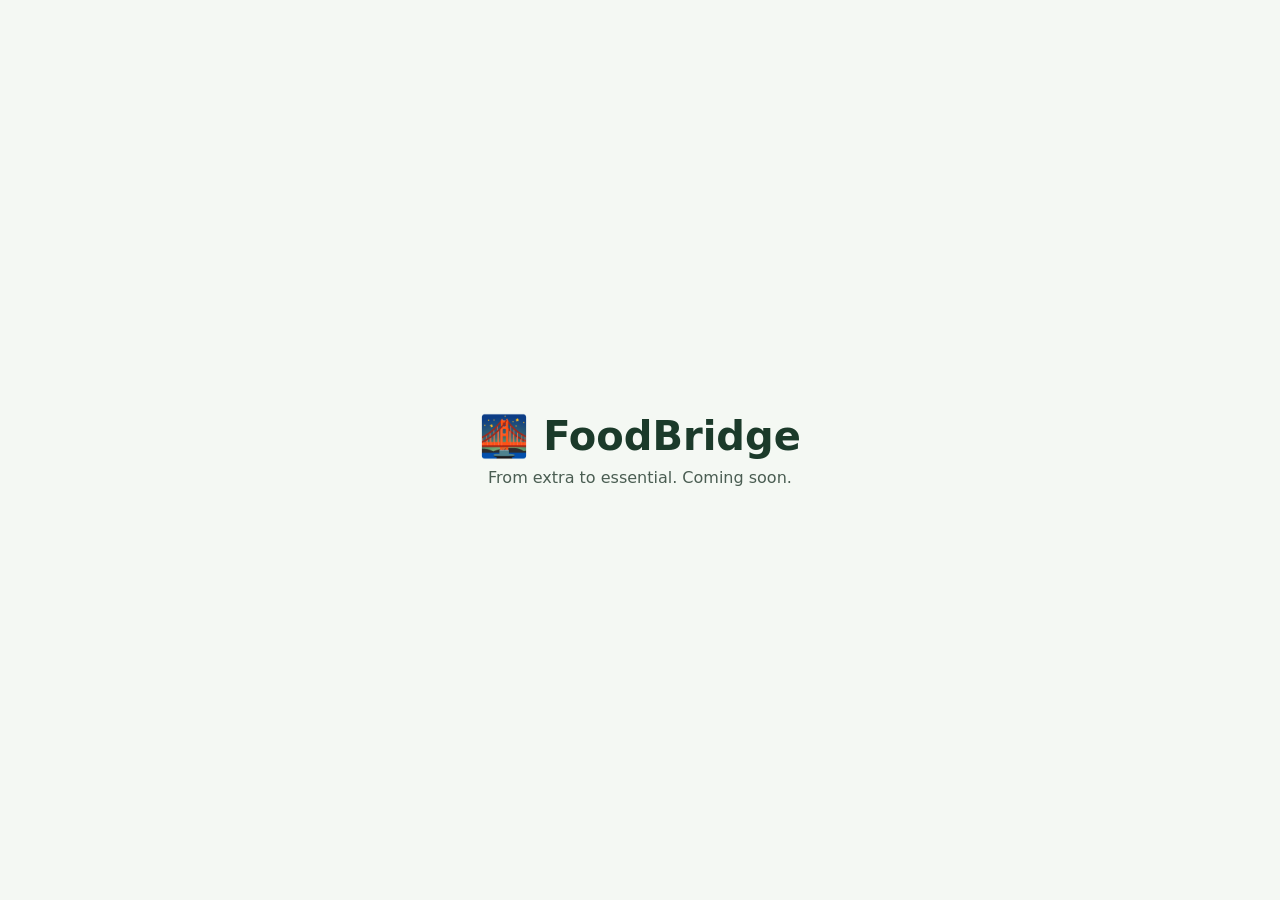
==== frontend/index.html @ cb5eb5b8 "feat(frontend): add placeholder landing page for S3 hosting test" ====
<!DOCTYPE html>
<html lang="en">
<head>
  <meta charset="UTF-8" />
  <meta name="viewport" content="width=device-width, initial-scale=1" />
  <title>FoodBridge</title>
  <style>
    body { margin: 0; min-height: 100vh; display: grid; place-items: center;
           font-family: system-ui, sans-serif; background: #F4F8F3; color: #1B3A2A; text-align: center; }
    h1 { font-size: 2.5rem; margin: 0 0 .5rem; }
    p  { margin: 0; color: #4A5D52; }
  </style>
</head>
<body>
  <main>
    <h1>🌉 FoodBridge</h1>
    <p>From extra to essential. Coming soon.</p>
  </main>
</body>
</html>
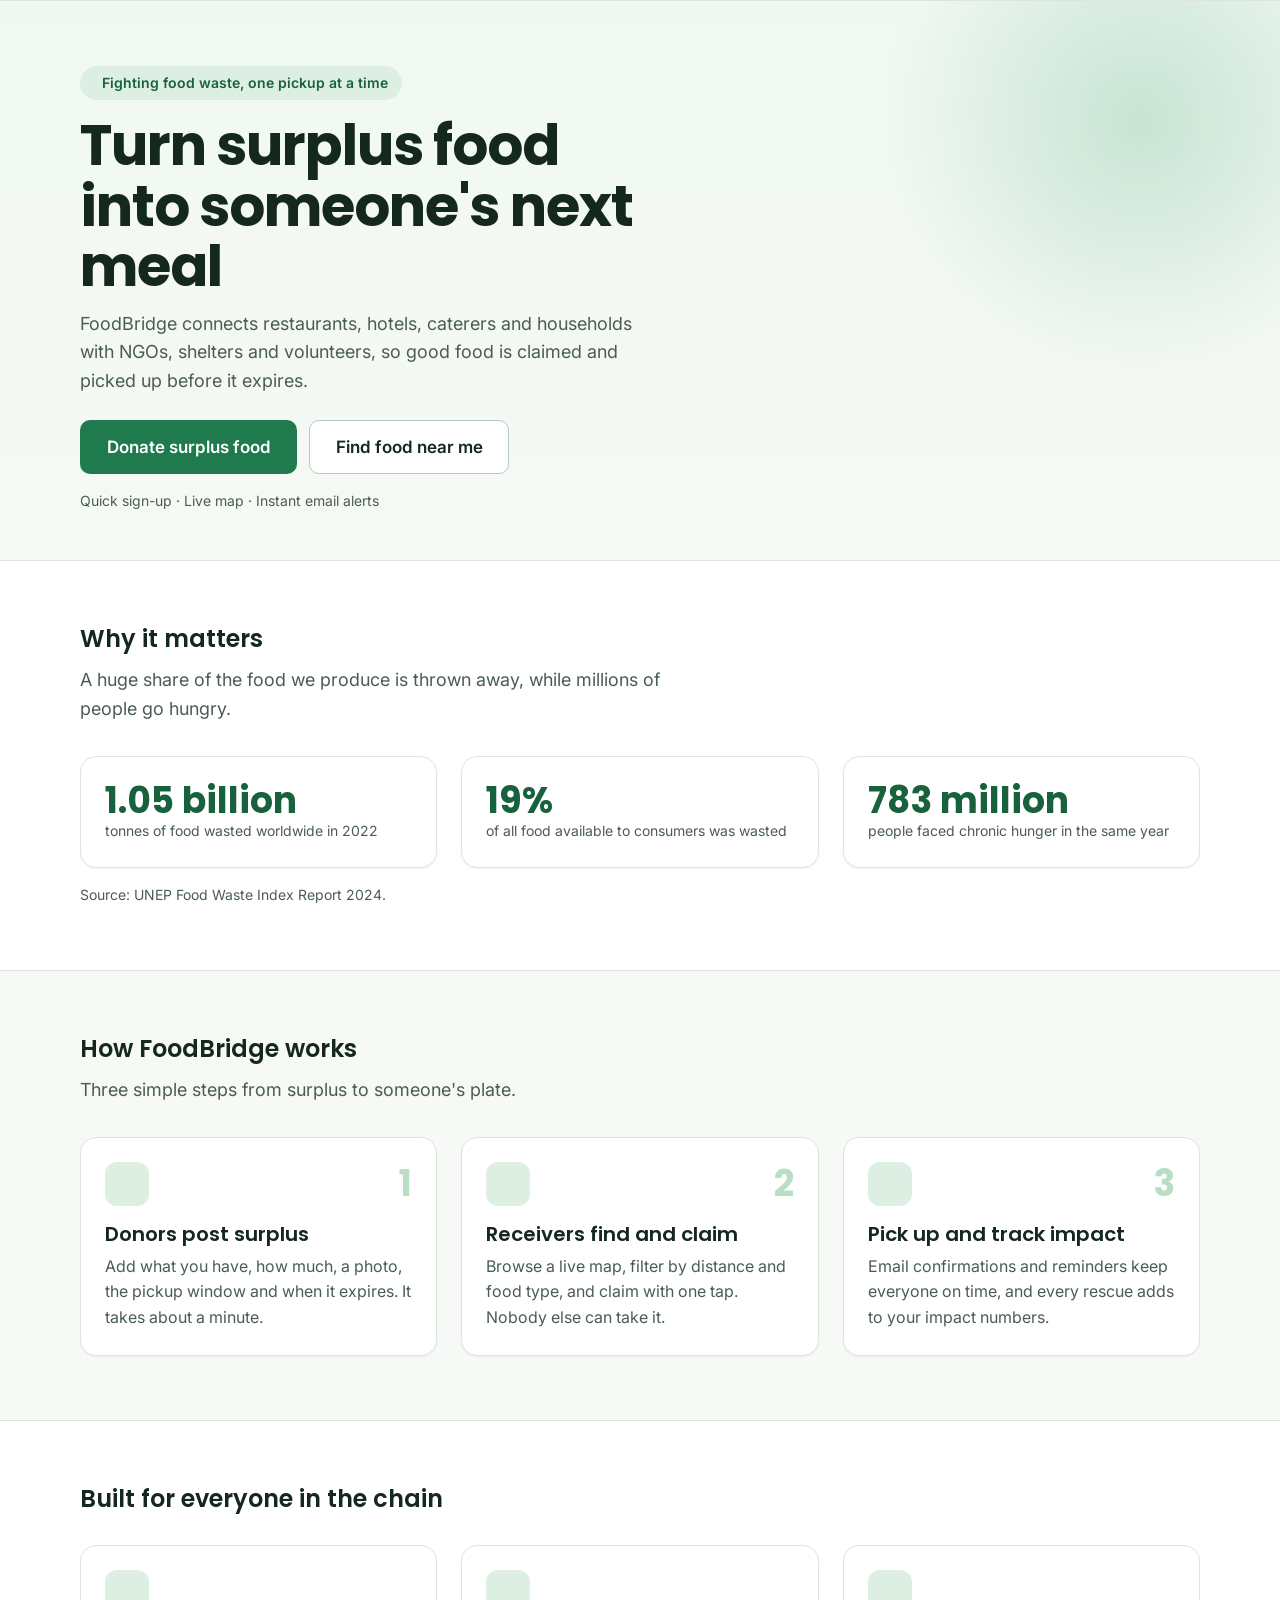
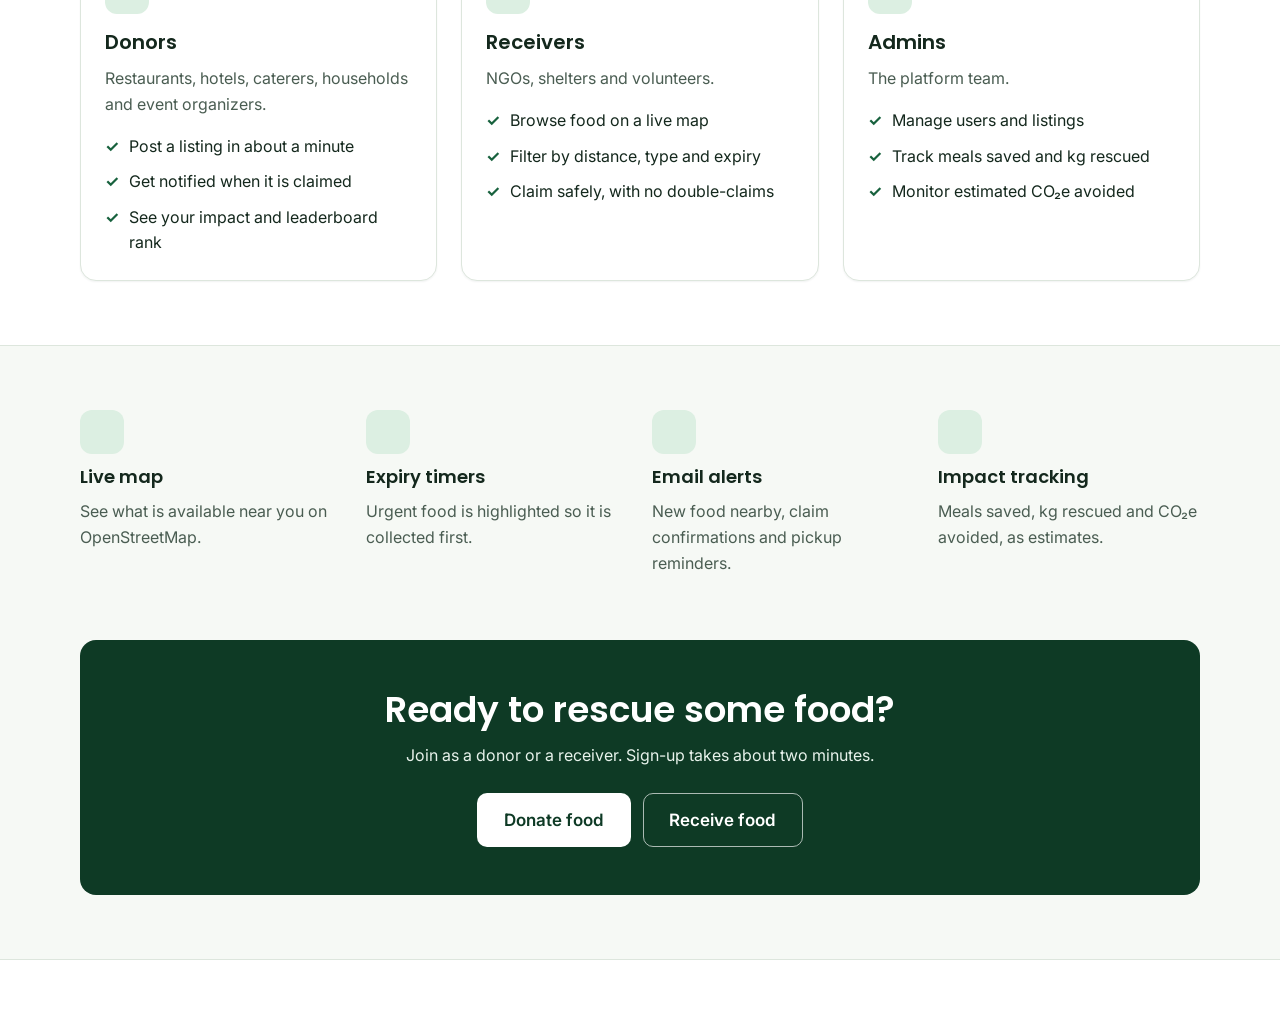
==== commit 38a48910: "feat(landing): add hero landing page with CTA, sourced stats, how it works and roles" ====
--- a/frontend/index.html
+++ b/frontend/index.html
@@ -3,18 +3,103 @@
 <head>
   <meta charset="UTF-8" />
   <meta name="viewport" content="width=device-width, initial-scale=1" />
-  <title>FoodBridge</title>
-  <style>
-    body { margin: 0; min-height: 100vh; display: grid; place-items: center;
-           font-family: system-ui, sans-serif; background: #F4F8F3; color: #1B3A2A; text-align: center; }
-    h1 { font-size: 2.5rem; margin: 0 0 .5rem; }
-    p  { margin: 0; color: #4A5D52; }
-  </style>
+  <title>FoodBridge | Turn surplus food into someone's next meal</title>
+  <meta name="description" content="FoodBridge connects restaurants, hotels, caterers and households with NGOs and volunteers so surplus food is claimed and picked up before it expires." />
+  <meta name="theme-color" content="#1F7A4D" />
+  <link rel="icon" href="data:image/svg+xml,<svg xmlns=%22http://www.w3.org/2000/svg%22 viewBox=%220 0 100 100%22><text y=%22.9em%22 font-size=%2290%22>🌉</text></svg>" />
+  <link rel="preconnect" href="https://fonts.googleapis.com" />
+  <link rel="preconnect" href="https://fonts.gstatic.com" crossorigin />
+  <link rel="stylesheet" href="https://fonts.googleapis.com/css2?family=Inter:wght@400;500;600&family=Poppins:wght@600;700&display=swap" />
+  <link rel="stylesheet" href="css/tokens.css" />
+  <link rel="stylesheet" href="css/base.css" />
+  <link rel="stylesheet" href="css/components.css" />
+  <link rel="stylesheet" href="css/pages.css" />
 </head>
 <body>
-  <main>
-    <h1>🌉 FoodBridge</h1>
-    <p>From extra to essential. Coming soon.</p>
+  <header class="site-header" id="site-header"></header>
+  <noscript><p class="container" style="padding:1rem">FoodBridge needs JavaScript to run. Please enable it.</p></noscript>
+
+  <main id="main">
+    <section class="hero">
+      <div class="container hero__inner">
+        <div>
+          <span class="hero__eyebrow"><span data-icon="leaf" data-size="16"></span>Fighting food waste, one pickup at a time</span>
+          <h1>Turn surplus food into someone's next meal</h1>
+          <p class="hero__lead">FoodBridge connects restaurants, hotels, caterers and households with NGOs, shelters and volunteers, so good food is claimed and picked up before it expires.</p>
+          <div class="hero__actions" id="hero-actions">
+            <a class="btn btn-primary btn-lg" href="signup.html?role=donor">Donate surplus food</a>
+            <a class="btn btn-secondary btn-lg" href="signup.html?role=receiver">Find food near me</a>
+          </div>
+          <p class="hero-points">Quick sign-up &middot; Live map &middot; Instant email alerts</p>
+        </div>
+        <div class="hero-visual" id="hero-visual" aria-hidden="true" inert></div>
+      </div>
+    </section>
+
+    <section class="section reveal" style="background:var(--surface);border-block:1px solid var(--border)">
+      <div class="container">
+        <div class="section-head">
+          <h2>Why it matters</h2>
+          <p>A huge share of the food we produce is thrown away, while millions of people go hungry.</p>
+        </div>
+        <div class="grid grid-cards">
+          <div class="card stat"><div class="stat__value">1.05 billion</div><div class="stat__label">tonnes of food wasted worldwide in 2022</div></div>
+          <div class="card stat"><div class="stat__value">19%</div><div class="stat__label">of all food available to consumers was wasted</div></div>
+          <div class="card stat"><div class="stat__value">783 million</div><div class="stat__label">people faced chronic hunger in the same year</div></div>
+        </div>
+        <p class="text-sm text-muted" style="margin:var(--space-4) 0 0">Source: UNEP Food Waste Index Report 2024.</p>
+      </div>
+    </section>
+
+    <section class="section" id="how">
+      <div class="container">
+        <div class="section-head reveal">
+          <h2>How FoodBridge works</h2>
+          <p>Three simple steps from surplus to someone's plate.</p>
+        </div>
+        <div class="steps">
+          <article class="card step reveal"><div class="step__top"><div class="icon-tile"><span data-icon="plus" data-size="22"></span></div><span class="step__num">1</span></div><h3>Donors post surplus</h3><p>Add what you have, how much, a photo, the pickup window and when it expires. It takes about a minute.</p></article>
+          <article class="card step reveal"><div class="step__top"><div class="icon-tile"><span data-icon="search" data-size="22"></span></div><span class="step__num">2</span></div><h3>Receivers find and claim</h3><p>Browse a live map, filter by distance and food type, and claim with one tap. Nobody else can take it.</p></article>
+          <article class="card step reveal"><div class="step__top"><div class="icon-tile"><span data-icon="check" data-size="22"></span></div><span class="step__num">3</span></div><h3>Pick up and track impact</h3><p>Email confirmations and reminders keep everyone on time, and every rescue adds to your impact numbers.</p></article>
+        </div>
+      </div>
+    </section>
+
+    <section class="section" style="background:var(--surface);border-block:1px solid var(--border)">
+      <div class="container">
+        <div class="section-head reveal"><h2>Built for everyone in the chain</h2></div>
+        <div class="grid grid-cards">
+          <article class="card card-pad reveal"><div class="icon-tile"><span data-icon="package" data-size="22"></span></div><h3 style="margin-top:var(--space-4)">Donors</h3><p class="text-muted" style="margin:0">Restaurants, hotels, caterers, households and event organizers.</p><ul class="checklist"><li>Post a listing in about a minute</li><li>Get notified when it is claimed</li><li>See your impact and leaderboard rank</li></ul></article>
+          <article class="card card-pad reveal"><div class="icon-tile"><span data-icon="heart" data-size="22"></span></div><h3 style="margin-top:var(--space-4)">Receivers</h3><p class="text-muted" style="margin:0">NGOs, shelters and volunteers.</p><ul class="checklist"><li>Browse food on a live map</li><li>Filter by distance, type and expiry</li><li>Claim safely, with no double-claims</li></ul></article>
+          <article class="card card-pad reveal"><div class="icon-tile"><span data-icon="chart" data-size="22"></span></div><h3 style="margin-top:var(--space-4)">Admins</h3><p class="text-muted" style="margin:0">The platform team.</p><ul class="checklist"><li>Manage users and listings</li><li>Track meals saved and kg rescued</li><li>Monitor estimated CO₂e avoided</li></ul></article>
+        </div>
+      </div>
+    </section>
+
+    <section class="section">
+      <div class="container features">
+        <div class="feature reveal"><div class="icon-tile"><span data-icon="pin" data-size="22"></span></div><h3>Live map</h3><p>See what is available near you on OpenStreetMap.</p></div>
+        <div class="feature reveal"><div class="icon-tile"><span data-icon="clock" data-size="22"></span></div><h3>Expiry timers</h3><p>Urgent food is highlighted so it is collected first.</p></div>
+        <div class="feature reveal"><div class="icon-tile"><span data-icon="inbox" data-size="22"></span></div><h3>Email alerts</h3><p>New food nearby, claim confirmations and pickup reminders.</p></div>
+        <div class="feature reveal"><div class="icon-tile"><span data-icon="chart" data-size="22"></span></div><h3>Impact tracking</h3><p>Meals saved, kg rescued and CO₂e avoided, as estimates.</p></div>
+      </div>
+    </section>
+
+    <section class="section" style="padding-top:0">
+      <div class="container">
+        <div class="cta-band reveal">
+          <h2>Ready to rescue some food?</h2>
+          <p>Join as a donor or a receiver. Sign-up takes about two minutes.</p>
+          <div class="cluster" id="cta-actions">
+            <a class="btn btn-light btn-lg" href="signup.html?role=donor">Donate food</a>
+            <a class="btn btn-outline-light btn-lg" href="signup.html?role=receiver">Receive food</a>
+          </div>
+        </div>
+      </div>
+    </section>
   </main>
+
+  <footer class="site-footer" id="site-footer"></footer>
+  <script type="module" src="js/pages/index.js"></script>
 </body>
 </html>
--- a/frontend/css/tokens.css
+++ b/frontend/css/tokens.css
@@ -0,0 +1,77 @@
+/* FoodBridge design tokens: the single source of truth for the look. */
+:root {
+  /* Brand palette */
+  --green-50: #F1F8F3;
+  --green-100: #DCEFE2;
+  --green-200: #B8DEC4;
+  --green-500: #2E9B63;
+  --green-600: #1F7A4D;
+  --green-700: #17613D;
+  --green-900: #0E3A25;
+  --orange-100: #FFEDD5;
+  --orange-600: #C2410C;
+  --orange-700: #9A3412;
+  --red-100: #FEE2E2;
+  --red-700: #B42318;
+  --red-800: #8E1B12;
+  --blue-700: #1D4ED8;
+
+  /* Semantic colours */
+  --bg: #F6F9F5;
+  --surface: #FFFFFF;
+  --surface-2: #EEF4EE;
+  --border: #DDE6DD;
+  --border-strong: #B9C9BD;
+  --ink: #14281D;
+  --ink-muted: #4A5D52;
+  --primary: var(--green-600);
+  --primary-hover: var(--green-700);
+  --primary-soft: var(--green-100);
+  --accent: var(--orange-600);
+  --accent-hover: var(--orange-700);
+  --danger: var(--red-700);
+  --danger-hover: var(--red-800);
+  --focus: var(--blue-700);
+
+  /* Status badges: background / text */
+  --st-available-bg: #DCFCE7;  --st-available-fg: #14532D;
+  --st-claimed-bg: #DBEAFE;    --st-claimed-fg: #1E3A8A;
+  --st-pickedup-bg: #FEF3C7;   --st-pickedup-fg: #78350F;
+  --st-completed-bg: #CCFBF1;  --st-completed-fg: #134E4A;
+  --st-expired-bg: #F3F4F6;    --st-expired-fg: #4B5563;
+  --st-cancelled-bg: #FEE2E2;  --st-cancelled-fg: #7F1D1D;
+
+  /* Typography */
+  --font-head: "Poppins", system-ui, -apple-system, "Segoe UI", Roboto, sans-serif;
+  --font-body: "Inter", system-ui, -apple-system, "Segoe UI", Roboto, sans-serif;
+  --text-sm: 0.875rem;
+  --text-base: 1rem;
+  --text-lg: 1.125rem;
+  --text-xl: 1.25rem;
+  --text-2xl: 1.5rem;
+  --text-3xl: clamp(1.75rem, 1.4rem + 1.6vw, 2.25rem);
+  --text-4xl: clamp(2.25rem, 1.6rem + 3vw, 3.5rem);
+
+  /* Spacing (4px scale) */
+  --space-1: 0.25rem;
+  --space-2: 0.5rem;
+  --space-3: 0.75rem;
+  --space-4: 1rem;
+  --space-5: 1.5rem;
+  --space-6: 2rem;
+  --space-7: 3rem;
+  --space-8: 4rem;
+  --space-9: 6rem;
+
+  /* Shape, depth, motion, layout */
+  --r-sm: 6px;
+  --r-md: 10px;
+  --r-lg: 16px;
+  --r-pill: 999px;
+  --shadow-sm: 0 1px 2px rgba(20, 40, 29, 0.06);
+  --shadow-md: 0 6px 18px rgba(20, 40, 29, 0.08);
+  --shadow-lg: 0 14px 40px rgba(20, 40, 29, 0.16);
+  --ease: cubic-bezier(0.2, 0.8, 0.2, 1);
+  --container: 1120px;
+  --nav-h: 64px;
+}
--- a/frontend/css/base.css
+++ b/frontend/css/base.css
@@ -0,0 +1,52 @@
+/* Reset, typography, layout utilities. */
+*, *::before, *::after { box-sizing: border-box; }
+html { scroll-behavior: smooth; -webkit-text-size-adjust: 100%; }
+body {
+  margin: 0;
+  font-family: var(--font-body);
+  font-size: var(--text-base);
+  line-height: 1.6;
+  color: var(--ink);
+  background: var(--bg);
+  -webkit-font-smoothing: antialiased;
+}
+h1, h2, h3, h4 { font-family: var(--font-head); line-height: 1.2; margin: 0 0 var(--space-3); color: var(--ink); }
+h1 { font-size: var(--text-3xl); font-weight: 700; }
+h2 { font-size: var(--text-2xl); font-weight: 600; }
+h3 { font-size: var(--text-xl); font-weight: 600; }
+h4 { font-size: var(--text-lg); font-weight: 600; }
+p { margin: 0 0 var(--space-4); }
+a { color: var(--primary); text-underline-offset: 3px; }
+a:hover { color: var(--primary-hover); }
+img, svg { max-width: 100%; display: block; }
+button, input, select, textarea { font: inherit; }
+:focus-visible { outline: 3px solid var(--focus); outline-offset: 2px; border-radius: 4px; }
+
+/* Layout */
+.container { width: min(100% - 2rem, var(--container)); margin-inline: auto; }
+.page { padding-block: var(--space-6) var(--space-8); }
+.page-header { display: flex; flex-wrap: wrap; align-items: end; justify-content: space-between; gap: var(--space-4); margin-bottom: var(--space-6); }
+.page-header h1 { margin: 0; }
+.stack > * + * { margin-top: var(--stack, var(--space-4)); }
+.cluster { display: flex; flex-wrap: wrap; align-items: center; gap: var(--gap, var(--space-3)); }
+.grid { display: grid; gap: var(--space-5); }
+.grid-cards { grid-template-columns: repeat(auto-fill, minmax(min(100%, 300px), 1fr)); }
+.grid-2 { grid-template-columns: repeat(auto-fit, minmax(min(100%, 340px), 1fr)); }
+.section { padding-block: var(--space-8); }
+
+/* Utilities */
+.text-muted { color: var(--ink-muted); }
+.text-sm { font-size: var(--text-sm); }
+.sr-only { position: absolute; width: 1px; height: 1px; margin: -1px; padding: 0; overflow: hidden; clip: rect(0 0 0 0); white-space: nowrap; border: 0; }
+.skip-link { position: absolute; left: var(--space-4); top: -100px; z-index: 2000; padding: var(--space-3) var(--space-4); background: var(--ink); color: #fff; border-radius: var(--r-md); }
+.skip-link:focus { top: var(--space-3); }
+
+/* Scroll reveal: only hidden when JS is running */
+.js .reveal { opacity: 0; transform: translateY(14px); transition: opacity 0.5s var(--ease), transform 0.5s var(--ease); }
+.js .reveal.is-visible { opacity: 1; transform: none; }
+
+@media (prefers-reduced-motion: reduce) {
+  *, *::before, *::after { animation-duration: 0.01ms !important; animation-iteration-count: 1 !important; transition-duration: 0.01ms !important; scroll-behavior: auto !important; }
+  .btn.is-loading::after { animation-duration: 1.6s !important; animation-iteration-count: infinite !important; }
+  .js .reveal { opacity: 1; transform: none; }
+}
--- a/frontend/css/components.css
+++ b/frontend/css/components.css
@@ -0,0 +1,181 @@
+/* ============ Buttons ============ */
+.btn {
+  position: relative; display: inline-flex; align-items: center; justify-content: center; gap: var(--space-2);
+  min-height: 44px; padding: 0.65rem 1.15rem; border: 1.5px solid transparent; border-radius: var(--r-md);
+  font: 600 1rem/1 var(--font-body); text-decoration: none; cursor: pointer;
+  transition: transform 0.12s var(--ease), background 0.18s, border-color 0.18s, box-shadow 0.18s;
+}
+.btn:hover { transform: translateY(-1px); box-shadow: var(--shadow-md); }
+.btn:active { transform: translateY(0) scale(0.98); box-shadow: none; }
+.btn-primary { background: var(--primary); color: #fff; }
+.btn-primary:hover { background: var(--primary-hover); color: #fff; }
+.btn-accent { background: var(--accent); color: #fff; }
+.btn-accent:hover { background: var(--accent-hover); color: #fff; }
+.btn-secondary { background: var(--surface); color: var(--ink); border-color: var(--border-strong); }
+.btn-secondary:hover { border-color: var(--primary); color: var(--primary-hover); }
+.btn-ghost { background: transparent; color: var(--primary); }
+.btn-ghost:hover { background: var(--primary-soft); box-shadow: none; }
+.btn-danger { background: var(--danger); color: #fff; }
+.btn-danger:hover { background: var(--danger-hover); color: #fff; }
+.btn-lg { min-height: 54px; padding: 0.9rem 1.6rem; font-size: 1.0625rem; }
+.btn-sm { min-height: 38px; padding: 0.4rem 0.8rem; font-size: var(--text-sm); }
+.btn-block { width: 100%; }
+.btn[disabled], .btn[aria-disabled="true"] { opacity: 0.55; cursor: not-allowed; transform: none; box-shadow: none; }
+.btn.is-loading { color: transparent; pointer-events: none; opacity: 1; }
+.btn.is-loading::after {
+  content: ""; position: absolute; width: 1.15em; height: 1.15em; border-radius: 50%;
+  border: 2.5px solid rgba(255, 255, 255, 0.45); border-top-color: #fff; animation: spin 0.7s linear infinite;
+}
+.btn-secondary.is-loading::after, .btn-ghost.is-loading::after { border-color: rgba(20, 40, 29, 0.2); border-top-color: var(--ink); }
+@keyframes spin { to { transform: rotate(360deg); } }
+
+/* ============ Forms ============ */
+.field { display: grid; gap: var(--space-2); }
+.label { font-weight: 600; font-size: var(--text-sm); }
+.label .req { color: var(--danger); }
+.input, .select, .textarea {
+  width: 100%; min-height: 46px; padding: 0.65rem 0.85rem; color: var(--ink); background: var(--surface);
+  border: 1.5px solid var(--border-strong); border-radius: var(--r-md); transition: border-color 0.15s, box-shadow 0.15s;
+}
+.textarea { min-height: 110px; resize: vertical; }
+.input::placeholder, .textarea::placeholder { color: #6B7B71; }
+.input:hover, .select:hover, .textarea:hover { border-color: var(--ink-muted); }
+.input:focus, .select:focus, .textarea:focus { outline: none; border-color: var(--primary); box-shadow: 0 0 0 4px rgba(31, 122, 77, 0.2); }
+.field.has-error .input, .field.has-error .select, .field.has-error .textarea { border-color: var(--danger); }
+.field.has-error .input:focus { box-shadow: 0 0 0 4px rgba(180, 35, 24, 0.2); }
+.hint { font-size: var(--text-sm); color: var(--ink-muted); }
+.error-text { display: flex; align-items: center; gap: 6px; font-size: var(--text-sm); color: var(--danger); font-weight: 500; }
+.form-grid { display: grid; gap: var(--space-5); grid-template-columns: repeat(auto-fit, minmax(min(100%, 260px), 1fr)); }
+.chips { display: flex; flex-wrap: wrap; gap: var(--space-2); }
+.chip { position: relative; }
+.chip input { position: absolute; inset: 0; width: 100%; height: 100%; margin: 0; opacity: 0; cursor: pointer; }
+.chip span {
+  display: inline-flex; align-items: center; gap: 6px; min-height: 42px; padding: 0 var(--space-4);
+  background: var(--surface); border: 1.5px solid var(--border-strong); border-radius: var(--r-pill);
+  font-weight: 500; transition: all 0.15s var(--ease);
+}
+.chip:hover span { border-color: var(--primary); }
+.chip input:checked + span { background: var(--primary); border-color: var(--primary); color: #fff; }
+.chip input:focus-visible + span { outline: 3px solid var(--focus); outline-offset: 2px; }
+
+/* ============ Cards ============ */
+.card { background: var(--surface); border: 1px solid var(--border); border-radius: var(--r-lg); box-shadow: var(--shadow-sm); }
+.card-pad { padding: var(--space-5); }
+.listing-card { position: relative; display: flex; flex-direction: column; overflow: hidden; transition: transform 0.2s var(--ease), box-shadow 0.2s var(--ease); }
+.listing-card:hover { transform: translateY(-3px); box-shadow: var(--shadow-md); }
+.listing-card__media { display: grid; place-items: center; aspect-ratio: 4 / 3; overflow: hidden; color: var(--green-600); background: linear-gradient(135deg, var(--green-100), var(--green-50)); }
+.listing-card__media img { width: 100%; height: 100%; object-fit: cover; transition: transform 0.35s var(--ease); }
+.listing-card:hover .listing-card__media img { transform: scale(1.04); }
+.listing-card__body { display: flex; flex: 1; flex-direction: column; gap: var(--space-3); padding: var(--space-4); }
+.listing-card__top { display: flex; align-items: center; justify-content: space-between; gap: var(--space-2); }
+.listing-card__title { margin: 0; font-size: var(--text-lg); }
+.listing-card__title a { color: inherit; text-decoration: none; }
+.listing-card__title a::after { content: ""; position: absolute; inset: 0; } /* whole card is clickable */
+.listing-card__donor { margin: 0; font-size: var(--text-sm); color: var(--ink-muted); }
+.listing-card .btn { position: relative; z-index: 1; } /* buttons stay above the stretched link */
+.meta { display: grid; gap: var(--space-2); margin: 0; padding: 0; list-style: none; font-size: var(--text-sm); color: var(--ink-muted); }
+.meta li { display: flex; align-items: center; gap: var(--space-2); }
+.meta svg { flex: none; color: var(--green-600); }
+
+/* ============ Badges ============ */
+.badge { display: inline-flex; align-items: center; gap: 6px; padding: 3px 10px; border-radius: var(--r-pill); font-size: 0.8125rem; font-weight: 600; white-space: nowrap; }
+.badge::before { content: ""; width: 7px; height: 7px; border-radius: 50%; background: currentColor; }
+.badge--available { background: var(--st-available-bg); color: var(--st-available-fg); }
+.badge--claimed { background: var(--st-claimed-bg); color: var(--st-claimed-fg); }
+.badge--pickedup { background: var(--st-pickedup-bg); color: var(--st-pickedup-fg); }
+.badge--completed { background: var(--st-completed-bg); color: var(--st-completed-fg); }
+.badge--expired { background: var(--st-expired-bg); color: var(--st-expired-fg); }
+.badge--cancelled { background: var(--st-cancelled-bg); color: var(--st-cancelled-fg); }
+.badge--urgent { background: var(--orange-100); color: #7C2D12; }
+.badge--urgent::before { animation: pulse 1.4s ease-in-out infinite; }
+@keyframes pulse { 50% { opacity: 0.25; transform: scale(1.5); } }
+.diet { display: inline-flex; align-items: center; gap: 6px; font-size: var(--text-sm); font-weight: 600; }
+.diet__mark { display: grid; place-items: center; width: 16px; height: 16px; border: 2px solid currentColor; border-radius: 3px; }
+.diet__mark::after { content: ""; width: 7px; height: 7px; border-radius: 50%; background: currentColor; }
+.diet--veg { color: #15803D; }
+.diet--nonveg { color: var(--danger); }
+.diet--vegan { color: #0F766E; }
+
+/* ============ Toasts ============ */
+.toast-region { position: fixed; z-index: 1000; inset: auto var(--space-4) var(--space-4) var(--space-4); display: flex; flex-direction: column; gap: var(--space-2); pointer-events: none; }
+@media (min-width: 640px) { .toast-region { inset: var(--space-4) var(--space-4) auto auto; width: min(380px, calc(100vw - 2rem)); } }
+.toast { display: flex; align-items: flex-start; gap: var(--space-3); padding: var(--space-3) var(--space-4); color: #fff; background: var(--ink); border-radius: var(--r-md); box-shadow: var(--shadow-lg); pointer-events: auto; animation: toast-in 0.28s var(--ease); }
+.toast--success { background: var(--green-900); }
+.toast--error { background: #7F1D1D; }
+.toast svg { flex: none; margin-top: 2px; }
+.toast__msg { flex: 1; margin: 0; font-size: var(--text-sm); line-height: 1.5; }
+.toast__close { padding: 4px; color: inherit; background: none; border: 0; border-radius: 4px; opacity: 0.8; cursor: pointer; }
+.toast__close:hover { opacity: 1; }
+.toast.is-leaving { animation: toast-out 0.2s ease forwards; }
+@keyframes toast-in { from { opacity: 0; transform: translateY(12px) scale(0.98); } to { opacity: 1; transform: none; } }
+@keyframes toast-out { to { opacity: 0; transform: translateY(-6px); } }
+
+/* ============ Skeleton loaders ============ */
+.skeleton { background: linear-gradient(90deg, #E6EEE7 25%, #F4F8F3 40%, #E6EEE7 60%); background-size: 400% 100%; border-radius: 8px; animation: shimmer 1.4s ease infinite; }
+@keyframes shimmer { from { background-position: 100% 0; } to { background-position: 0 0; } }
+.sk-media { aspect-ratio: 4 / 3; border-radius: 0; }
+.sk-line { height: 14px; }
+.sk-title { height: 22px; width: 70%; }
+.sk-pill { height: 22px; width: 90px; border-radius: var(--r-pill); }
+
+/* ============ Empty and error states ============ */
+.state { display: grid; justify-items: center; gap: var(--space-3); padding: var(--space-8) var(--space-5); text-align: center; background: var(--surface); border: 1.5px dashed var(--border-strong); border-radius: var(--r-lg); }
+.state__icon { display: grid; place-items: center; width: 64px; height: 64px; color: var(--green-700); background: var(--primary-soft); border-radius: 50%; }
+.state--error .state__icon { color: var(--danger); background: var(--red-100); }
+.state h3 { margin: 0; }
+.state p { max-width: 44ch; margin: 0; color: var(--ink-muted); }
+
+/* ============ Navigation ============ */
+.site-header { position: sticky; top: 0; z-index: 50; background: rgba(255, 255, 255, 0.92); backdrop-filter: saturate(1.4) blur(8px); border-bottom: 1px solid var(--border); }
+.nav { display: flex; align-items: center; justify-content: space-between; gap: var(--space-4); min-height: var(--nav-h); }
+.brand { display: inline-flex; align-items: center; gap: var(--space-2); font: 700 1.25rem/1 var(--font-head); color: var(--green-900); text-decoration: none; }
+.brand:hover { color: var(--green-900); }
+.brand__mark { display: inline-grid; place-items: center; width: 34px; height: 34px; color: #fff; background: var(--primary); border-radius: 10px; }
+.nav-toggle { display: inline-grid; place-items: center; width: 44px; height: 44px; color: var(--ink); background: none; border: 1.5px solid var(--border-strong); border-radius: var(--r-md); cursor: pointer; }
+.nav__menu { position: absolute; inset: var(--nav-h) 0 auto 0; display: none; flex-direction: column; gap: var(--space-2); padding: var(--space-4); background: var(--surface); border-bottom: 1px solid var(--border); box-shadow: var(--shadow-md); }
+.nav__menu.is-open { display: flex; }
+.nav__link { display: inline-flex; align-items: center; min-height: 44px; padding: 0 var(--space-3); color: var(--ink); font-weight: 500; text-decoration: none; border-radius: var(--r-md); }
+.nav__link:hover { color: var(--ink); background: var(--surface-2); }
+.nav__link[aria-current="page"] { color: var(--green-700); background: var(--primary-soft); font-weight: 600; }
+.nav__user { display: flex; flex-direction: column; gap: var(--space-2); margin-top: var(--space-2); padding-top: var(--space-3); border-top: 1px solid var(--border); }
+.nav__who { font-size: var(--text-sm); color: var(--ink-muted); padding-inline: var(--space-3); }
+@media (min-width: 860px) {
+  .nav-toggle { display: none; }
+  .nav__menu { position: static; display: flex; flex: 1; flex-direction: row; align-items: center; padding: 0; background: none; border: 0; box-shadow: none; }
+  .nav__user { flex-direction: row; align-items: center; margin: 0 0 0 auto; padding: 0; border: 0; }
+}
+
+/* ============ Hero (used by the landing page) ============ */
+.hero { position: relative; overflow: hidden; padding-block: var(--space-8) var(--space-7); background: linear-gradient(180deg, var(--green-50), var(--bg)); }
+.hero::before { content: ""; position: absolute; top: -140px; right: -120px; width: 520px; height: 520px; background: radial-gradient(closest-side, rgba(46, 155, 99, 0.22), transparent); pointer-events: none; }
+.hero__inner { position: relative; display: grid; align-items: center; gap: var(--space-7); }
+@media (min-width: 960px) { .hero__inner { grid-template-columns: 1.1fr 0.9fr; } }
+.hero__eyebrow { display: inline-flex; align-items: center; gap: var(--space-2); margin-bottom: var(--space-4); padding: 6px 14px; font-size: var(--text-sm); font-weight: 600; color: var(--green-700); background: var(--primary-soft); border-radius: var(--r-pill); }
+.hero h1 { font-size: var(--text-4xl); line-height: 1.08; letter-spacing: -0.02em; }
+.hero__lead { max-width: 52ch; font-size: var(--text-lg); color: var(--ink-muted); }
+.hero__actions { display: flex; flex-wrap: wrap; gap: var(--space-3); margin-top: var(--space-5); }
+.hero__stats { display: flex; flex-wrap: wrap; gap: var(--space-6); margin-top: var(--space-6); }
+.hero__stat strong { display: block; font: 700 var(--text-2xl)/1.1 var(--font-head); color: var(--green-700); }
+.hero__stat span { font-size: var(--text-sm); color: var(--ink-muted); }
+
+/* ============ Tables, stats, tabs, dialog, footer ============ */
+.table-wrap { overflow-x: auto; background: var(--surface); border: 1px solid var(--border); border-radius: var(--r-lg); }
+.table { width: 100%; min-width: 560px; border-collapse: collapse; font-size: var(--text-sm); }
+.table th { padding: var(--space-3) var(--space-4); text-align: left; font-weight: 600; color: var(--ink-muted); white-space: nowrap; background: var(--surface-2); }
+.table td { padding: var(--space-3) var(--space-4); vertical-align: middle; border-top: 1px solid var(--border); }
+.table tbody tr:hover { background: var(--green-50); }
+.stat { padding: var(--space-5); }
+.stat__value { font: 700 var(--text-3xl)/1.1 var(--font-head); color: var(--green-700); }
+.stat__label { font-size: var(--text-sm); color: var(--ink-muted); }
+.tabs { display: flex; gap: var(--space-2); overflow-x: auto; border-bottom: 1px solid var(--border); }
+.tab { padding: 0.75rem 1rem; font-weight: 600; color: var(--ink-muted); white-space: nowrap; background: none; border: 0; border-bottom: 3px solid transparent; cursor: pointer; }
+.tab:hover { color: var(--ink); }
+.tab[aria-selected="true"] { color: var(--green-700); border-bottom-color: var(--primary); }
+.dialog { max-width: min(440px, calc(100vw - 2rem)); padding: 0; color: var(--ink); border: 0; border-radius: var(--r-lg); box-shadow: var(--shadow-lg); }
+.dialog::backdrop { background: rgba(14, 58, 37, 0.45); backdrop-filter: blur(2px); }
+.dialog[open] { animation: pop 0.2s var(--ease); }
+.dialog__body { padding: var(--space-5); }
+.dialog__actions { display: flex; justify-content: flex-end; gap: var(--space-3); margin: 0; padding: 0 var(--space-5) var(--space-5); }
+@keyframes pop { from { opacity: 0; transform: scale(0.96); } to { opacity: 1; transform: none; } }
+.site-footer { padding-block: var(--space-6); color: var(--ink-muted); font-size: var(--text-sm); background: var(--surface); border-top: 1px solid var(--border); }
+.site-footer .container { display: flex; flex-wrap: wrap; justify-content: space-between; gap: var(--space-3); }
--- a/frontend/css/pages.css
+++ b/frontend/css/pages.css
@@ -0,0 +1,98 @@
+/* Page-specific styles: landing, auth, dashboard, post form. Uses tokens.css. */
+[hidden] { display: none !important; }
+
+/* ---------- shared bits ---------- */
+.btn-light { background: #fff; color: var(--green-900); }
+.btn-light:hover { background: var(--green-100); color: var(--green-900); }
+.btn-outline-light { background: transparent; color: #fff; border-color: rgba(255, 255, 255, 0.65); }
+.btn-outline-light:hover { background: rgba(255, 255, 255, 0.12); color: #fff; }
+.icon-tile { display: grid; place-items: center; flex: none; width: 44px; height: 44px; color: var(--green-700); background: var(--primary-soft); border-radius: 12px; }
+.section-head { max-width: 62ch; margin-bottom: var(--space-6); }
+.section-head p { margin: 0; font-size: var(--text-lg); color: var(--ink-muted); }
+.section-title { display: flex; flex-wrap: wrap; align-items: center; justify-content: space-between; gap: var(--space-3); margin-bottom: var(--space-4); }
+.section-title h2 { margin: 0; }
+.checklist { display: grid; gap: 10px; margin: var(--space-4) 0 0; padding: 0; list-style: none; }
+.checklist li { display: flex; gap: 10px; }
+.checklist li::before { content: "\2713"; flex: none; font-weight: 700; color: var(--green-700); }
+.alert { display: flex; gap: 10px; align-items: flex-start; padding: 12px 14px; font-size: var(--text-sm); border-radius: var(--r-md); }
+.alert svg { flex: none; margin-top: 2px; }
+.alert--error { color: #7F1D1D; background: var(--red-100); border: 1px solid #F5B5AE; }
+.alert a { color: inherit; font-weight: 600; }
+
+/* ---------- landing ---------- */
+.hero-points { margin: var(--space-4) 0 0; font-size: var(--text-sm); color: var(--ink-muted); }
+.hero-visual { position: relative; display: grid; justify-items: center; gap: var(--space-2); padding: var(--space-5) 0; }
+.hero-visual .listing-card { width: min(100%, 340px); transform: rotate(2deg); box-shadow: var(--shadow-lg); }
+.hero-visual__caption { margin: 0; font-size: 0.8125rem; color: var(--ink-muted); }
+.float-chip { position: absolute; display: inline-flex; align-items: center; gap: 8px; padding: 8px 14px; font-size: var(--text-sm); font-weight: 600; background: var(--surface); border: 1px solid var(--border); border-radius: var(--r-pill); box-shadow: var(--shadow-md); animation: float 5s ease-in-out infinite; }
+.float-chip svg { color: var(--green-600); }
+.float-chip--1 { top: 10%; left: 2%; }
+.float-chip--2 { right: 2%; bottom: 14%; animation-delay: -2.5s; }
+@keyframes float { 50% { transform: translateY(-8px); } }
+.steps { display: grid; gap: var(--space-5); grid-template-columns: repeat(auto-fit, minmax(min(100%, 260px), 1fr)); }
+.step { padding: var(--space-5); }
+.step__top { display: flex; align-items: center; justify-content: space-between; margin-bottom: var(--space-4); }
+.step__num { font: 700 2.25rem/1 var(--font-head); color: var(--green-200); }
+.step h3 { margin-bottom: var(--space-2); }
+.step p { margin: 0; color: var(--ink-muted); }
+.features { display: grid; gap: var(--space-5); grid-template-columns: repeat(auto-fit, minmax(min(100%, 230px), 1fr)); }
+.feature { display: grid; gap: var(--space-3); align-content: start; }
+.feature h3 { margin: 0; font-size: var(--text-lg); }
+.feature p { margin: 0; color: var(--ink-muted); }
+.cta-band { padding: var(--space-7) var(--space-5); text-align: center; color: #E8F3EC; background: var(--green-900); border-radius: var(--r-lg); }
+.cta-band h2 { color: #fff; font-size: var(--text-3xl); }
+.cta-band p { max-width: 52ch; margin-inline: auto; }
+.cta-band .cluster { justify-content: center; margin-top: var(--space-5); }
+
+/* ---------- auth ---------- */
+.auth-wrap { display: grid; place-items: center; min-height: 72vh; padding: var(--space-6) var(--space-4); background: radial-gradient(900px 400px at 50% -10%, var(--green-100), transparent), var(--bg); }
+.auth-card { width: min(100%, 480px); padding: var(--space-6) var(--space-5); box-shadow: var(--shadow-md); }
+@media (min-width: 640px) { .auth-card { padding: var(--space-7) var(--space-6); } }
+.input-group { position: relative; }
+.input-group .input { padding-right: 5rem; }
+.input-group__btn { position: absolute; top: 50%; right: 6px; min-height: 34px; padding: 0 0.7rem; color: var(--primary); font-weight: 600; background: none; border: 0; border-radius: var(--r-sm); transform: translateY(-50%); cursor: pointer; }
+.input-group__btn:hover { background: var(--primary-soft); }
+.rules { display: grid; gap: 4px; margin: 0; padding: 0; list-style: none; font-size: var(--text-sm); color: var(--ink-muted); }
+.rules li { display: flex; align-items: center; gap: 8px; }
+.rules .dot { display: grid; place-items: center; flex: none; width: 16px; height: 16px; font-size: 11px; color: transparent; border: 2px solid var(--border-strong); border-radius: 50%; }
+.rules li.ok { color: var(--green-700); }
+.rules li.ok .dot { color: #fff; background: var(--primary); border-color: var(--primary); }
+.role-pick { display: grid; gap: var(--space-3); grid-template-columns: 1fr 1fr; }
+@media (max-width: 440px) { .role-pick { grid-template-columns: 1fr; } }
+.role-card { position: relative; display: block; }
+.role-card input { position: absolute; inset: 0; width: 100%; height: 100%; margin: 0; opacity: 0; cursor: pointer; }
+.role-card__body { display: grid; gap: 4px; height: 100%; padding: var(--space-3) var(--space-4); background: var(--surface); border: 1.5px solid var(--border-strong); border-radius: var(--r-md); transition: all 0.15s var(--ease); }
+.role-card__body small { color: var(--ink-muted); line-height: 1.4; }
+.role-card:hover .role-card__body { border-color: var(--primary); }
+.role-card input:checked + .role-card__body { background: var(--primary-soft); border-color: var(--primary); box-shadow: 0 0 0 3px rgba(31, 122, 77, 0.18); }
+.role-card input:focus-visible + .role-card__body { outline: 3px solid var(--focus); outline-offset: 2px; }
+.step-label { margin: 0; font-size: var(--text-sm); font-weight: 600; color: var(--green-700); }
+.code-input { font: 600 1.75rem/1 var(--font-head); letter-spacing: 0.5em; text-align: center; }
+
+/* ---------- donor dashboard ---------- */
+.stats-row { display: grid; gap: var(--space-4); grid-template-columns: repeat(auto-fit, minmax(200px, 1fr)); }
+.claim-list { display: grid; gap: var(--space-3); }
+.claim-row { display: flex; flex-wrap: wrap; align-items: center; justify-content: space-between; gap: var(--space-3); padding: var(--space-4) var(--space-5); }
+.claim-row__main { flex: 1 1 260px; min-width: 0; }
+.claim-row__main p { margin: 2px 0 0; }
+.segmented { display: inline-flex; gap: 4px; padding: 4px; background: var(--surface-2); border-radius: var(--r-pill); }
+.segmented button { min-height: 38px; padding: 0 1rem; font-weight: 600; color: var(--ink-muted); background: transparent; border: 0; border-radius: var(--r-pill); cursor: pointer; }
+.segmented button[aria-pressed="true"] { color: var(--green-700); background: var(--surface); box-shadow: var(--shadow-sm); }
+
+/* ---------- post form ---------- */
+.form-section { padding: var(--space-5); }
+.form-section h2 { display: flex; align-items: center; gap: 10px; margin: 0; font-size: var(--text-xl); }
+.form-section__num { display: grid; place-items: center; width: 30px; height: 30px; font: 600 0.9rem var(--font-head); color: #fff; background: var(--primary); border-radius: 50%; }
+.field--full { grid-column: 1 / -1; }
+.counter { justify-self: end; font-size: var(--text-sm); color: var(--ink-muted); }
+.dropzone { display: grid; place-items: center; gap: 6px; min-height: 160px; padding: var(--space-5); text-align: center; color: var(--ink-muted); background: var(--surface); border: 2px dashed var(--border-strong); border-radius: var(--r-md); cursor: pointer; transition: all 0.15s var(--ease); }
+.dropzone:hover, .dropzone.is-drag { color: var(--green-700); background: var(--green-50); border-color: var(--primary); }
+.photo-input:focus-visible + .dropzone { outline: 3px solid var(--focus); outline-offset: 2px; }
+.photo-preview { display: grid; justify-items: start; gap: var(--space-3); }
+.photo-preview img { width: min(100%, 320px); aspect-ratio: 4 / 3; object-fit: cover; border: 1px solid var(--border); border-radius: var(--r-md); }
+.addr-row { display: flex; flex-wrap: wrap; gap: var(--space-2); }
+.addr-row .input { flex: 1 1 220px; }
+.map { position: relative; z-index: 0; isolation: isolate; height: 340px; border: 1.5px solid var(--border-strong); border-radius: var(--r-md); }
+.check { display: flex; align-items: center; gap: 10px; min-height: 44px; }
+.check input { width: 20px; height: 20px; accent-color: var(--primary); }
+.submit-row { display: flex; flex-wrap: wrap; align-items: center; gap: var(--space-4); }
